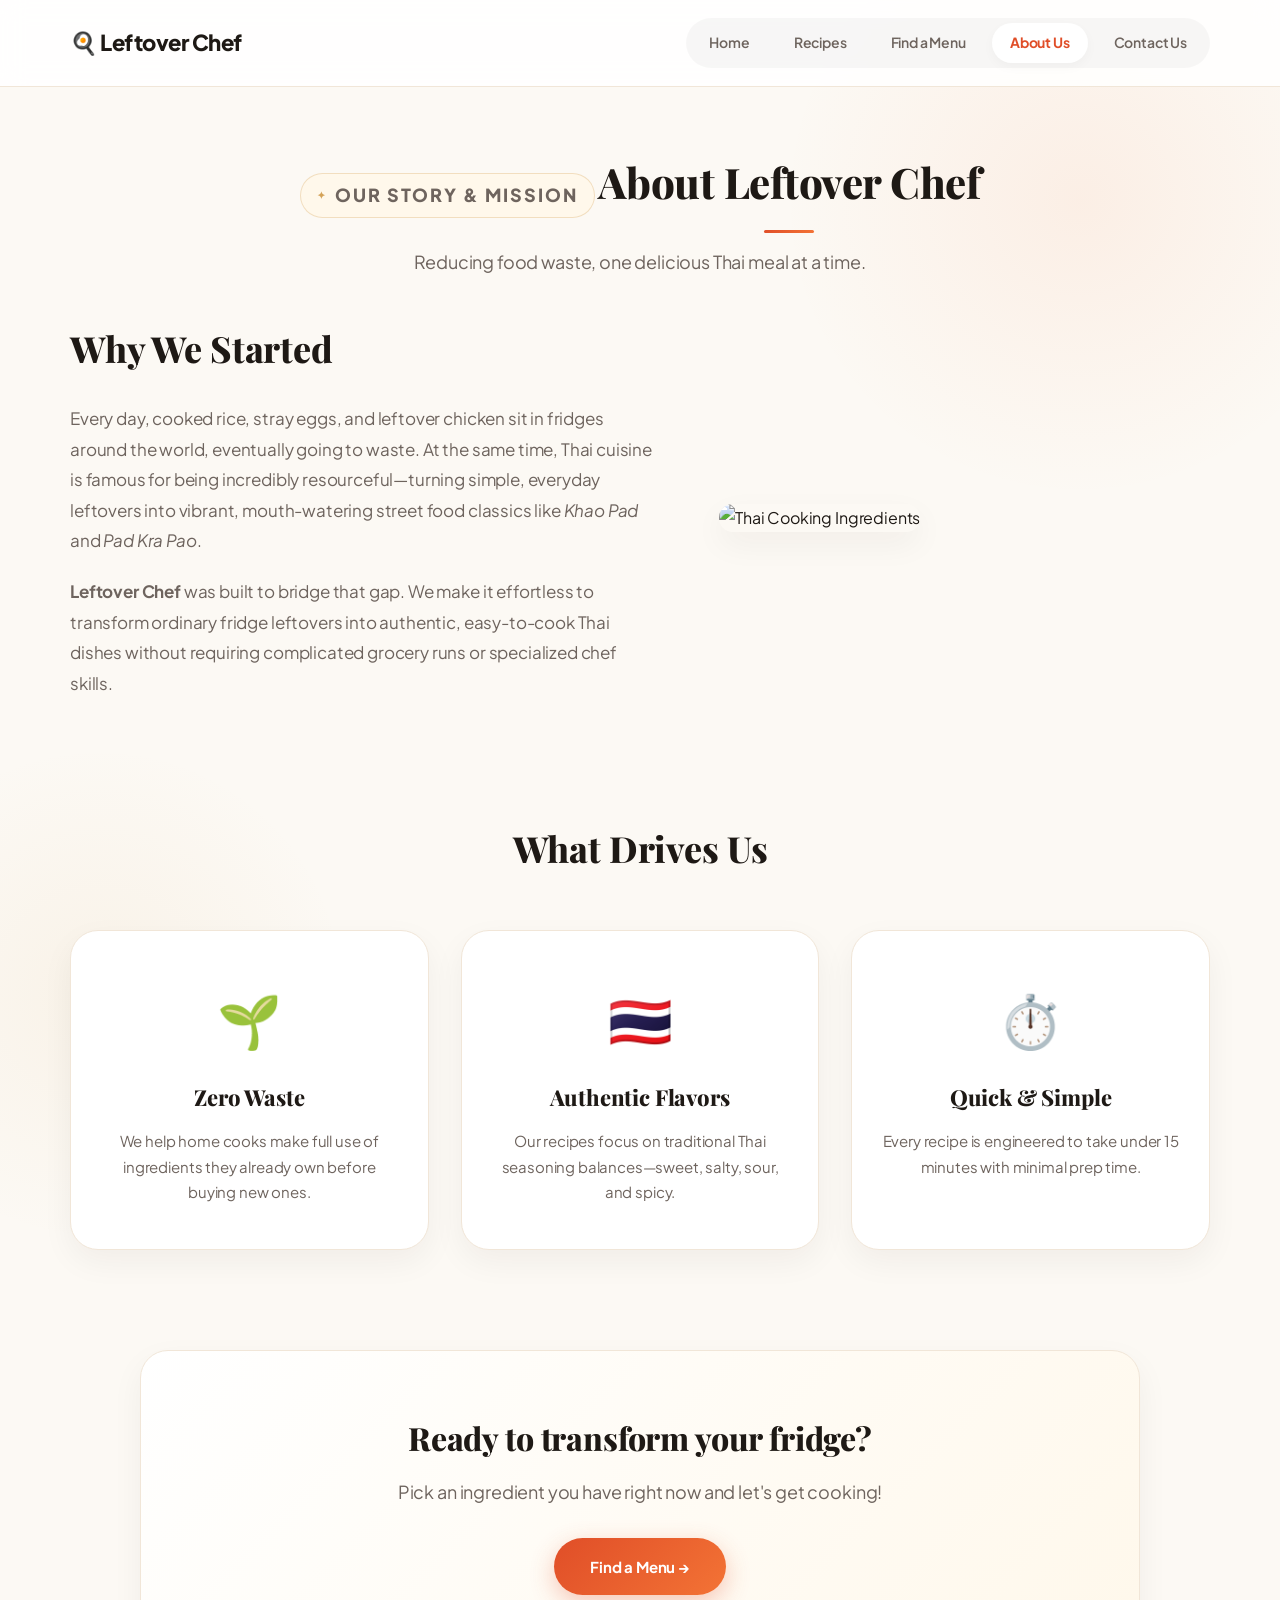
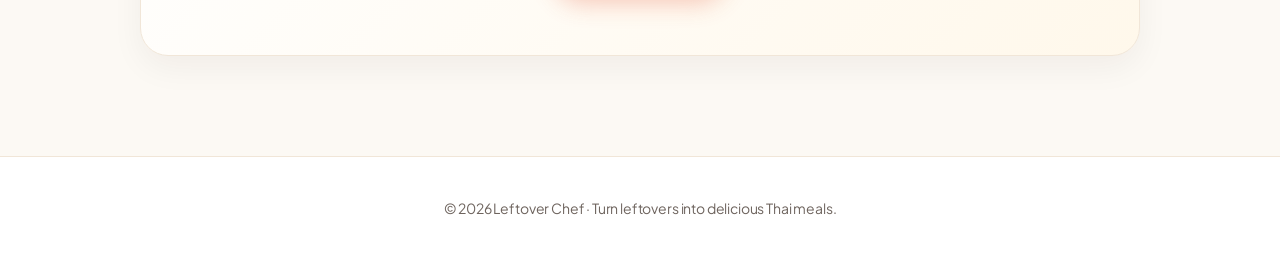
==== Leftover Chef/about.html @ 94677bb2 "Add files via upload" ====
<!DOCTYPE html>
<html lang="en">
<head>
    <meta charset="UTF-8">
    <meta name="viewport" content="width=device-width, initial-scale=1.0">
    <title>About Us - Leftover Chef</title>
    <link rel="stylesheet" href="style.css">
</head>
<body>

    <header>
        <nav>
            <div class="logo">🍳 Leftover Chef</div>
            <div class="nav-links">
                <a href="index.html">Home</a>
                <a href="recipes.html">Recipes</a>
                <a href="ingredients.html">Find a Menu</a>
                <a href="about.html" class="active">About Us</a>
                <a href="contact.html">Contact Us</a>
            </div>
        </nav>
    </header>

    <main>
        <!-- Page Header -->
        <div class="page-header">
            <p class="subtitle">OUR STORY & MISSION</p>
            <h1>About Leftover Chef</h1>
            <p>Reducing food waste, one delicious Thai meal at a time.</p>
        </div>

        <!-- Story Section -->
        <section class="about-section">
            <div class="about-content">
                <h2>Why We Started</h2>
                <p>Every day, cooked rice, stray eggs, and leftover chicken sit in fridges around the world, eventually going to waste. At the same time, Thai cuisine is famous for being incredibly resourceful—turning simple, everyday leftovers into vibrant, mouth-watering street food classics like <em>Khao Pad</em> and <em>Pad Kra Pao</em>.</p>
                <p><strong>Leftover Chef</strong> was built to bridge that gap. We make it effortless to transform ordinary fridge leftovers into authentic, easy-to-cook Thai dishes without requiring complicated grocery runs or specialized chef skills.</p>
            </div>
            <div class="about-image">
                <img src="https://img.magnific.com/free-photo/top-view-cropped-hands-senior-cook-unrecognizable-cutting-carrot-cooking-vegetable-stew_1098-20510.jpg?semt=ais_test_b&w=740&q=80" alt="Thai Cooking Ingredients">
            </div>
        </section>

        <!-- Mission Values Grid -->
        <section class="values-section">
            <h2>What Drives Us</h2>
            <div class="values-grid">
                <div class="value-card">
                    <span class="value-icon">🌱</span>
                    <h3>Zero Waste</h3>
                    <p>We help home cooks make full use of ingredients they already own before buying new ones.</p>
                </div>
                <div class="value-card">
                    <span class="value-icon">🇹🇭</span>
                    <h3>Authentic Flavors</h3>
                    <p>Our recipes focus on traditional Thai seasoning balances—sweet, salty, sour, and spicy.</p>
                </div>
                <div class="value-card">
                    <span class="value-icon">⏱️</span>
                    <h3>Quick & Simple</h3>
                    <p>Every recipe is engineered to take under 15 minutes with minimal prep time.</p>
                </div>
            </div>
        </section>

        <!-- CTA Banner -->
        <section class="about-cta">
            <h2>Ready to transform your fridge?</h2>
            <p>Pick an ingredient you have right now and let's get cooking!</p>
            <a href="ingredients.html" class="button">Find a Menu →</a>
        </section>
    </main>

    <footer>
        <p>© 2026 Leftover Chef · Turn leftovers into delicious Thai meals.</p>
    </footer>

</body>
</html>
---- Leftover Chef/style.css ----
/* =========================================
   THEME: MODERN THAI BISTRO (LUXURY SPICE)
   ========================================= */

@import url('https://fonts.googleapis.com/css2?family=Plus+Jakarta+Sans:wght@400;500;600;700;800&family=Playfair+Display:ital,wght@0,600;0,800;1,600&display=swap');

:root {
    /* Rich Warm Color Palette */
    --bg-main: #fcf9f4;
    --bg-card: #ffffff;
    --bg-glass: rgba(255, 255, 255, 0.85);
    
    --primary-accent: #e04e28;
    --primary-hover: #c43b17;
    --primary-gradient: linear-gradient(135deg, #e04e28 0%, #f37335 100%);
    
    --gold-accent: #d4a359;
    --gold-light: #fff8eb;
    
    --border-color: #f1e6d8;
    --border-accent: rgba(224, 78, 40, 0.15);
    
    --text-dark: #1e1915;
    --text-muted: #6e645e;
    --text-light: #9c9189;

    /* Custom Elevation & Shadows */
    --shadow-sm: 0 4px 12px rgba(30, 25, 21, 0.03);
    --shadow-md: 0 10px 30px rgba(30, 25, 21, 0.06);
    --shadow-lg: 0 20px 40px rgba(220, 78, 40, 0.12);
    --shadow-card: 0 12px 32px rgba(30, 25, 21, 0.05);

    --radius-sm: 12px;
    --radius-md: 20px;
    --radius-lg: 28px;
    --radius-full: 999px;

    --font-heading: 'Playfair Display', Georgia, serif;
    --font-body: 'Plus Jakarta Sans', -apple-system, BlinkMacSystemFont, sans-serif;
}

/* =========================================
   GENERAL RESET & STICKY FOOTER SETUP
   ========================================= */
* {
    margin: 0;
    padding: 0;
    box-sizing: border-box;
}

body {
    background-color: var(--bg-main);
    color: var(--text-dark);
    font-family: var(--font-body);
    line-height: 1.7;
    letter-spacing: -0.01em;
    display: flex;
    flex-direction: column;
    min-height: 100vh;
    overflow-x: hidden;
    position: relative;
}

/* Decorative Background Glow Ambient Effects */
body::before {
    content: '';
    position: absolute;
    top: -100px;
    right: -100px;
    width: 600px;
    height: 600px;
    background: radial-gradient(circle, rgba(243, 115, 53, 0.08) 0%, rgba(252, 249, 244, 0) 70%);
    pointer-events: none;
    z-index: -1;
}

body::after {
    content: '';
    position: absolute;
    top: 40%;
    left: -150px;
    width: 500px;
    height: 500px;
    background: radial-gradient(circle, rgba(212, 163, 89, 0.08) 0%, rgba(252, 249, 244, 0) 70%);
    pointer-events: none;
    z-index: -1;
}

main {
    flex: 1;
}

/* Custom Scrollbar Styling */
::-webkit-scrollbar {
    width: 10px;
}
::-webkit-scrollbar-track {
    background: var(--bg-main);
}
::-webkit-scrollbar-thumb {
    background: #e2d7c7;
    border-radius: var(--radius-full);
}
::-webkit-scrollbar-thumb:hover {
    background: var(--gold-accent);
}

/* =========================================
   TYPOGRAPHY ENHANCEMENTS
   ========================================= */
h1, h2, h3 {
    font-family: var(--font-heading);
    color: var(--text-dark);
    font-weight: 800;
}

.subtitle {
    display: inline-flex;
    align-items: center;
    gap: 8px;
    color: var(--primary-accent);
    font-family: var(--font-body);
    font-weight: 800;
    font-size: 12px;
    letter-spacing: 2px;
    margin-bottom: 12px;
    text-transform: uppercase;
    background: var(--gold-light);
    padding: 6px 16px;
    border-radius: var(--radius-full);
    border: 1px solid rgba(212, 163, 89, 0.3);
}

.subtitle::before {
    content: '✦';
    font-size: 10px;
    color: var(--gold-accent);
}

/* Page Header Decoration */
.page-header {
    text-align: center;
    padding: 60px 20px 40px;
    max-width: 800px;
    margin: 0 auto;
    position: relative;
}

.page-header h1 {
    font-size: 42px;
    letter-spacing: -0.5px;
    position: relative;
    display: inline-block;
}

.page-header h1::after {
    content: '';
    display: block;
    width: 50px;
    height: 3px;
    background: var(--primary-gradient);
    margin: 12px auto 0;
    border-radius: var(--radius-full);
}

.page-header p {
    color: var(--text-muted);
    margin-top: 14px;
    font-size: 18px;
}

/* =========================================
   NAVIGATION & HEADER
   ========================================= */
header {
    background: var(--bg-glass);
    backdrop-filter: blur(12px);
    -webkit-backdrop-filter: blur(12px);
    border-bottom: 1px solid var(--border-color);
    position: sticky;
    top: 0;
    z-index: 100;
}

nav {
    max-width: 1200px;
    margin: 0 auto;
    padding: 18px 30px;
    display: flex;
    justify-content: space-between;
    align-items: center;
}

.logo {
    font-size: 22px;
    font-weight: 800;
    color: var(--text-dark);
    display: flex;
    align-items: center;
    gap: 8px;
    letter-spacing: -0.5px;
}

.nav-links {
    display: flex;
    gap: 8px;
    background: rgba(0, 0, 0, 0.03);
    padding: 5px;
    border-radius: var(--radius-full);
}

.nav-links a {
    text-decoration: none;
    color: var(--text-muted);
    font-weight: 600;
    font-size: 14px;
    padding: 8px 18px;
    border-radius: var(--radius-full);
    transition: all 0.3s cubic-bezier(0.4, 0, 0.2, 1);
}

.nav-links a:hover {
    color: var(--primary-accent);
}

.nav-links a.active {
    background: var(--bg-card);
    color: var(--primary-accent);
    box-shadow: var(--shadow-sm);
    font-weight: 700;
}

/* =========================================
   HERO SECTION
   ========================================= */
.hero {
    max-width: 1200px;
    margin: 0 auto;
    padding: 80px 30px;
    display: flex;
    align-items: center;
    gap: 60px;
}

.hero-content {
    flex: 1;
}

.hero-content h1 {
    font-size: 54px;
    line-height: 1.15;
    margin-bottom: 24px;
}

.hero-content p {
    font-size: 18px;
    color: var(--text-muted);
    margin-bottom: 36px;
    max-width: 500px;
}

.hero-image {
    flex: 1;
    position: relative;
}

/* Decorative Backdrop Badge on Hero Image */
.hero-image::before {
    content: '';
    position: absolute;
    inset: -12px;
    background: var(--primary-gradient);
    border-radius: 32px;
    opacity: 0.15;
    transform: rotate(-2deg);
    z-index: 0;
}

.hero-image img {
    position: relative;
    z-index: 1;
    width: 100%;
    border-radius: 24px;
    box-shadow: var(--shadow-lg);
    object-fit: cover;
    transition: transform 0.5s cubic-bezier(0.16, 1, 0.3, 1);
}

.hero-image:hover img {
    transform: scale(1.02) translateY(-4px);
}

/* Buttons Styling */
.button {
    display: inline-flex;
    align-items: center;
    gap: 8px;
    background: var(--primary-gradient);
    color: #ffffff;
    padding: 16px 36px;
    border-radius: var(--radius-full);
    text-decoration: none;
    font-weight: 700;
    font-size: 15px;
    transition: all 0.3s ease;
    box-shadow: 0 8px 24px rgba(224, 78, 40, 0.3);
}

.button:hover {
    transform: translateY(-3px);
    box-shadow: 0 12px 28px rgba(224, 78, 40, 0.4);
}

/* =========================================
   FIND A MENU / INGREDIENT CARDS (ingredients.html)
   ========================================= */
.ingredients {
    max-width: 1200px;
    margin: 0 auto 100px;
    padding: 0 30px;
}

.ingredient-grid {
    display: grid;
    grid-template-columns: repeat(3, 1fr);
    gap: 32px;
    margin-top: 30px;
}

.ingredient-card {
    background: var(--bg-card);
    border: 1px solid var(--border-color);
    border-radius: var(--radius-lg);
    padding: 48px 32px;
    text-align: center;
    text-decoration: none;
    color: var(--text-dark);
    box-shadow: var(--shadow-card);
    transition: all 0.4s cubic-bezier(0.16, 1, 0.3, 1);
    display: flex;
    flex-direction: column;
    align-items: center;
    position: relative;
    overflow: hidden;
}

/* Subtle top glow bar on hover */
.ingredient-card::before {
    content: '';
    position: absolute;
    top: 0;
    left: 0;
    right: 0;
    height: 4px;
    background: var(--primary-gradient);
    opacity: 0;
    transition: opacity 0.3s ease;
}

.ingredient-card:hover {
    transform: translateY(-8px);
    border-color: var(--border-accent);
    box-shadow: 0 20px 40px rgba(30, 25, 21, 0.08);
}

.ingredient-card:hover::before {
    opacity: 1;
}

.ingredient-icon {
    font-size: 68px;
    margin-bottom: 20px;
    display: inline-block;
    filter: drop-shadow(0 10px 12px rgba(0, 0, 0, 0.08));
    transition: transform 0.4s cubic-bezier(0.34, 1.56, 0.64, 1);
}

.ingredient-card:hover .ingredient-icon {
    transform: scale(1.2) translateY(-6px) rotate(6deg);
}

.ingredient-card h3 {
    font-size: 24px;
    margin-bottom: 8px;
}

.ingredient-card p {
    color: var(--primary-accent);
    font-weight: 700;
    font-size: 15px;
    display: inline-flex;
    align-items: center;
    gap: 4px;
}

/* =========================================
   ANIMATED INGREDIENTS (INDEX PAGE)
   ========================================= */
.animated-ingredients-container {
    max-width: 1000px;
    margin: 0 auto;
    padding: 40px 20px 80px;
    text-align: center;
}

.animated-ingredients-container h2 {
    font-size: 36px;
    margin-bottom: 50px;
}

.ingredient-icon-group {
    display: flex;
    justify-content: center;
    align-items: center;
    gap: 70px;
    flex-wrap: wrap;
}

.ingredient-item {
    display: flex;
    flex-direction: column;
    align-items: center;
    text-decoration: none;
    color: var(--text-dark);
}

.ingredient-emoji {
    font-size: 85px;
    line-height: 1;
    margin-bottom: 16px;
    display: inline-block;
    filter: drop-shadow(0 12px 18px rgba(30, 25, 21, 0.1));
    transition: transform 0.4s cubic-bezier(0.34, 1.56, 0.64, 1), filter 0.4s ease;
}

.ingredient-label {
    font-size: 18px;
    font-weight: 700;
    color: var(--text-dark);
    transition: all 0.3s ease;
}

.ingredient-item:hover .ingredient-label {
    color: var(--primary-accent);
    transform: translateY(-4px);
}

/* =========================================
   HOW IT WORKS SECTION
   ========================================= */
.how-it-works {
    max-width: 1200px;
    margin: 20px auto 100px;
    padding: 0 30px;
    text-align: center;
}

.how-it-works h2 {
    font-size: 36px;
    margin-bottom: 50px;
}

.steps {
    display: grid;
    grid-template-columns: repeat(3, 1fr);
    gap: 32px;
}

.step {
    background: var(--bg-card);
    border: 1px solid var(--border-color);
    padding: 40px 30px;
    border-radius: var(--radius-lg);
    box-shadow: var(--shadow-sm);
    position: relative;
    transition: transform 0.3s ease;
}

.step:hover {
    transform: translateY(-5px);
    box-shadow: var(--shadow-md);
}

.step span {
    font-family: var(--font-heading);
    font-size: 36px;
    font-weight: 800;
    background: var(--primary-gradient);
    -webkit-background-clip: text;
    -webkit-text-fill-color: transparent;
    display: block;
    margin-bottom: 12px;
}

.step h3 {
    font-size: 20px;
    margin-bottom: 10px;
}

.step p {
    color: var(--text-muted);
    font-size: 15px;
}

/* =========================================
   POPULAR RECIPES & CARDS
   ========================================= */
.popular-recipes {
    max-width: 1200px;
    margin: 0 auto 100px;
    padding: 0 30px;
}

.popular-recipes h2 {
    font-size: 36px;
    margin-bottom: 50px;
    text-align: center;
}

.recipe-cards {
    display: grid;
    grid-template-columns: repeat(3, 1fr);
    gap: 32px;
}

.recipe-card {
    background: var(--bg-card);
    border: 1px solid var(--border-color);
    border-radius: var(--radius-lg);
    overflow: hidden;
    transition: all 0.4s cubic-bezier(0.16, 1, 0.3, 1);
    box-shadow: var(--shadow-card);
}

.recipe-card:hover {
    transform: translateY(-8px);
    border-color: var(--border-accent);
    box-shadow: 0 20px 40px rgba(30, 25, 21, 0.1);
}

.recipe-card img {
    width: 100%;
    height: 220px;
    object-fit: cover;
    transition: transform 0.5s ease;
}

.recipe-card:hover img {
    transform: scale(1.05);
}

.recipe-info {
    padding: 28px;
}

.recipe-info h3 {
    font-size: 22px;
    margin-bottom: 12px;
}

.recipe-info p {
    color: var(--text-muted);
    font-size: 15px;
    margin-bottom: 20px;
}

.recipe-info a {
    color: var(--primary-accent);
    text-decoration: none;
    font-weight: 700;
    font-size: 15px;
    display: inline-flex;
    align-items: center;
    gap: 4px;
    transition: gap 0.2s ease;
}

.recipe-info a:hover {
    gap: 8px;
}

/* =========================================
   RECIPE DETAILS (recipes.html)
   ========================================= */
.recipe-section {
    max-width: 1000px;
    margin: 0 auto 100px;
    padding: 0 20px;
}

.section-heading {
    text-align: center;
    margin-bottom: 50px;
}

.section-heading span {
    font-size: 48px;
    display: block;
    margin-bottom: 8px;
}

.section-heading h1 {
    font-size: 36px;
    margin-bottom: 8px;
}

.section-heading p {
    color: var(--text-muted);
    font-size: 17px;
}

.recipe-detail {
    background: var(--bg-card);
    border: 1px solid var(--border-color);
    border-radius: var(--radius-lg);
    display: flex;
    margin-bottom: 48px;
    overflow: hidden;
    box-shadow: var(--shadow-card);
}

.recipe-detail-image {
    flex: 1;
    min-height: 350px;
}

.recipe-detail-image img {
    width: 100%;
    height: 100%;
    object-fit: cover;
}

.recipe-detail-content {
    flex: 1.3;
    padding: 44px;
}

.recipe-detail-content h1 {
    font-size: 28px;
    margin: 8px 0 12px;
}

.recipe-detail-content p {
    color: var(--text-muted);
    font-size: 16px;
}

.recipe-detail-content h3 {
    font-size: 18px;
    margin-top: 28px;
    margin-bottom: 12px;
    color: var(--primary-accent);
    display: flex;
    align-items: center;
    gap: 8px;
}

.recipe-detail-content ul,
.recipe-detail-content ol {
    padding-left: 20px;
    color: var(--text-muted);
}

.recipe-detail-content li {
    margin-bottom: 8px;
    font-size: 15px;
}

/* =========================================
   CONTACT PAGE FORM
   ========================================= */
.contact-section {
    max-width: 720px;
    margin: 0 auto 100px;
    padding: 0 30px;
}

.contact-intro {
    text-align: center;
    margin-bottom: 40px;
}

.contact-form {
    background: var(--bg-card);
    border: 1px solid var(--border-color);
    border-radius: var(--radius-lg);
    padding: 48px;
    box-shadow: var(--shadow-card);
    display: flex;
    flex-direction: column;
    gap: 20px;
}

.contact-form label {
    font-weight: 700;
    font-size: 13px;
    color: var(--text-dark);
    text-transform: uppercase;
    letter-spacing: 0.5px;
}

.contact-form input,
.contact-form textarea {
    width: 100%;
    padding: 16px 20px;
    border: 1.5px solid var(--border-color);
    border-radius: var(--radius-sm);
    background: var(--bg-main);
    color: var(--text-dark);
    font-family: var(--font-body);
    font-size: 15px;
    outline: none;
    transition: all 0.3s ease;
}

.contact-form input:focus,
.contact-form textarea:focus {
    border-color: var(--primary-accent);
    background: #ffffff;
    box-shadow: 0 0 0 4px rgba(224, 78, 40, 0.1);
}

.contact-form button {
    background: var(--primary-gradient);
    color: #ffffff;
    border: none;
    padding: 18px;
    border-radius: var(--radius-full);
    font-weight: 700;
    font-size: 16px;
    cursor: pointer;
    transition: all 0.3s ease;
    box-shadow: 0 8px 20px rgba(224, 78, 40, 0.25);
    margin-top: 10px;
}

.contact-form button:hover {
    transform: translateY(-2px);
    box-shadow: 0 12px 24px rgba(224, 78, 40, 0.35);
}

/* =========================================
   ABOUT PAGE
   ========================================= */
.about-section {
    max-width: 1200px;
    margin: 0 auto 100px;
    padding: 0 30px;
    display: flex;
    align-items: center;
    gap: 60px;
}

.about-content {
    flex: 1.2;
}

.about-content h2 {
    font-size: 36px;
    margin-bottom: 24px;
}

.about-content p {
    font-size: 17px;
    color: var(--text-muted);
    margin-bottom: 20px;
    line-height: 1.8;
}

.about-image {
    flex: 1;
}

.about-image img {
    width: 100%;
    border-radius: var(--radius-lg);
    box-shadow: var(--shadow-card);
    object-fit: cover;
}

.values-section {
    max-width: 1200px;
    margin: 0 auto 100px;
    padding: 0 30px;
    text-align: center;
}

.values-section h2 {
    font-size: 36px;
    margin-bottom: 50px;
}

.values-grid {
    display: grid;
    grid-template-columns: repeat(3, 1fr);
    gap: 32px;
}

.value-card {
    background: var(--bg-card);
    border: 1px solid var(--border-color);
    border-radius: var(--radius-lg);
    padding: 44px 30px;
    box-shadow: var(--shadow-card);
    transition: transform 0.3s ease;
}

.value-card:hover {
    transform: translateY(-6px);
}

.value-icon {
    font-size: 52px;
    display: block;
    margin-bottom: 16px;
}

.value-card h3 {
    font-size: 22px;
    margin-bottom: 12px;
}

.value-card p {
    color: var(--text-muted);
    font-size: 15px;
}

.about-cta {
    max-width: 1000px;
    margin: 0 auto 100px;
    padding: 60px 40px;
    background: linear-gradient(135deg, #ffffff 0%, #fff8eb 100%);
    border: 1px solid var(--border-color);
    border-radius: var(--radius-lg);
    text-align: center;
    box-shadow: var(--shadow-card);
}

.about-cta h2 {
    font-size: 32px;
    margin-bottom: 12px;
}

.about-cta p {
    color: var(--text-muted);
    font-size: 18px;
    margin-bottom: 30px;
}

/* =========================================
   FOOTER (ALWAYS LOCKED AT BOTTOM)
   ========================================= */
footer {
    text-align: center;
    padding: 40px 20px;
    border-top: 1px solid var(--border-color);
    background: var(--bg-card);
    color: var(--text-muted);
    font-size: 14px;
    margin-top: auto;
}

/* =========================================
   RESPONSIVE DESIGN BREAKPOINTS
   ========================================= */
@media (max-width: 992px) {
    .hero,
    .about-section {
        flex-direction: column;
        text-align: center;
    }
    .hero-content p {
        margin: 0 auto 36px;
    }
    .steps, 
    .recipe-cards,
    .ingredient-grid,
    .values-grid {
        grid-template-columns: 1fr;
    }
    .recipe-detail {
        flex-direction: column;
    }
    .recipe-detail-image {
        min-height: 260px;
    }
}

@media (max-width: 600px) {
    nav {
        flex-direction: column;
        gap: 16px;
    }
    .hero-content h1 {
        font-size: 38px;
    }
    .ingredient-icon-group {
        gap: 40px;
    }
    .ingredient-emoji {
        font-size: 65px;
    }
    .contact-form {
        padding: 28px 20px;
    }
}
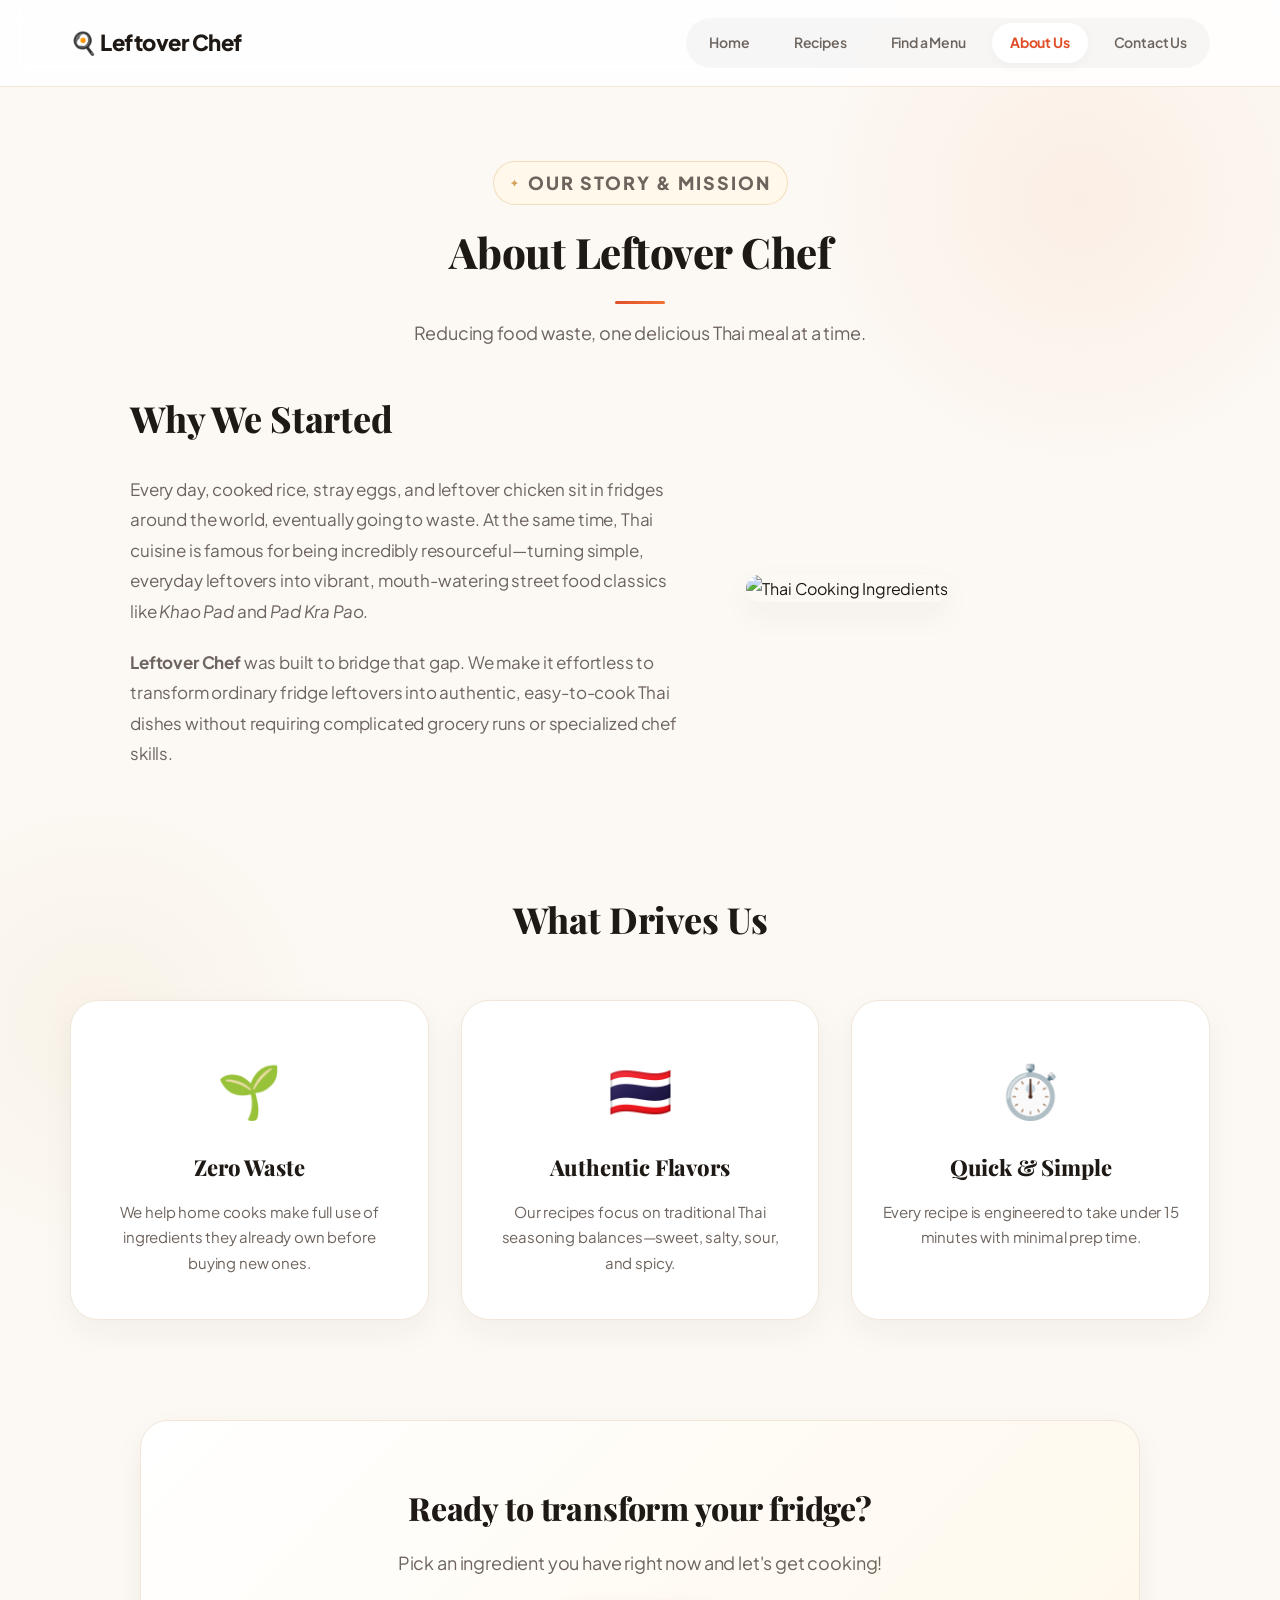
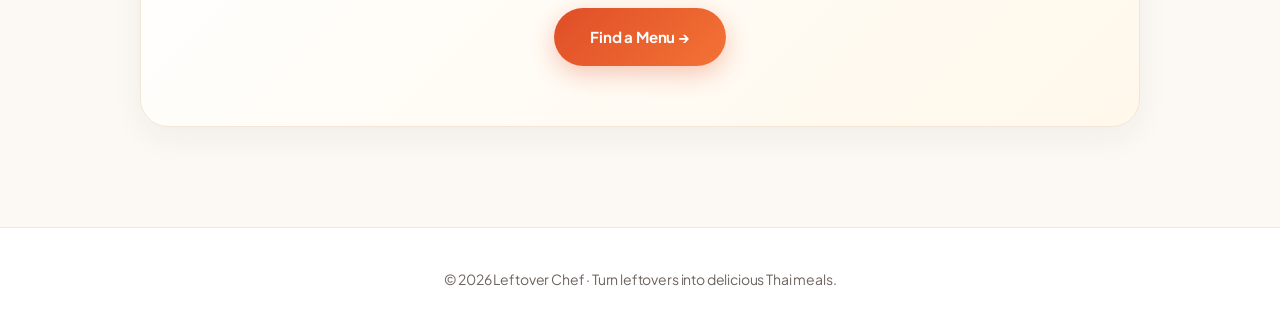
==== commit 5b740886: "Update about.html Added decorative elements to the About Us page for enhanced visual appeal." ====
--- a/Leftover Chef/about.html
+++ b/Leftover Chef/about.html
@@ -1,79 +1,85 @@
 <!DOCTYPE html>
 <html lang="en">
 <head>
-    <meta charset="UTF-8">
-    <meta name="viewport" content="width=device-width, initial-scale=1.0">
-    <title>About Us - Leftover Chef</title>
-    <link rel="stylesheet" href="style.css">
+  <meta charset="UTF-8">
+  <meta name="viewport" content="width=device-width, initial-scale=1.0">
+  <title>About Us - Leftover Chef</title>
+  <link rel="stylesheet" href="style.css">
 </head>
 <body>
 
-    <header>
-        <nav>
-            <div class="logo">🍳 Leftover Chef</div>
-            <div class="nav-links">
-                <a href="index.html">Home</a>
-                <a href="recipes.html">Recipes</a>
-                <a href="ingredients.html">Find a Menu</a>
-                <a href="about.html" class="active">About Us</a>
-                <a href="contact.html">Contact Us</a>
-            </div>
-        </nav>
-    </header>
+  <header>
+    <nav>
+      <div class="logo">🍳 Leftover Chef</div>
+      <div class="nav-links">
+        <a href="index.html">Home</a>
+        <a href="recipes.html">Recipes</a>
+        <a href="ingredients.html">Find a Menu</a>
+        <a href="about.html" class="active">About Us</a>
+        <a href="contact.html">Contact Us</a>
+      </div>
+    </nav>
+  </header>
 
-    <main>
-        <!-- Page Header -->
-        <div class="page-header">
-            <p class="subtitle">OUR STORY & MISSION</p>
-            <h1>About Leftover Chef</h1>
-            <p>Reducing food waste, one delicious Thai meal at a time.</p>
+  <main>
+    <!-- Page Header -->
+    <div class="page-header decor-container">
+      <div class="decor-orb orb-1"></div>
+      <p class="subtitle">OUR STORY & MISSION</p>
+      <h1>About Leftover Chef</h1>
+      <p>Reducing food waste, one delicious Thai meal at a time.</p>
+    </div>
+
+    <!-- Story Section -->
+    <section class="about-section decor-container">
+      <div class="decor-shape shape-circle-lg"></div>
+      <div class="about-content">
+        <h2>Why We Started</h2>
+        <p>Every day, cooked rice, stray eggs, and leftover chicken sit in fridges around the world, eventually going to waste. At the same time, Thai cuisine is famous for being incredibly resourceful—turning simple, everyday leftovers into vibrant, mouth-watering street food classics like <em>Khao Pad</em> and <em>Pad Kra Pao</em>.</p>
+        <p><strong>Leftover Chef</strong> was built to bridge that gap. We make it effortless to transform ordinary fridge leftovers into authentic, easy-to-cook Thai dishes without requiring complicated grocery runs or specialized chef skills.</p>
+      </div>
+      <div class="about-image">
+        <img src="https://img.magnific.com/free-photo/top-view-cropped-hands-senior-cook-unrecognizable-cutting-carrot-cooking-vegetable-stew_1098-20510.jpg?semt=ais_test_b&w=740&q=80" alt="Thai Cooking Ingredients">
+      </div>
+    </section>
+
+    <!-- Mission Values Grid -->
+    <section class="values-section decor-container">
+      <div class="decor-shape shape-dots"></div>
+      <div class="decor-shape shape-ring"></div>
+      <h2>What Drives Us</h2>
+      <div class="values-grid">
+        <div class="value-card">
+          <span class="value-icon">🌱</span>
+          <h3>Zero Waste</h3>
+          <p>We help home cooks make full use of ingredients they already own before buying new ones.</p>
         </div>
+        <div class="value-card">
+          <span class="value-icon">🇹🇭</span>
+          <h3>Authentic Flavors</h3>
+          <p>Our recipes focus on traditional Thai seasoning balances—sweet, salty, sour, and spicy.</p>
+        </div>
+        <div class="value-card">
+          <span class="value-icon">⏱️</span>
+          <h3>Quick & Simple</h3>
+          <p>Every recipe is engineered to take under 15 minutes with minimal prep time.</p>
+        </div>
+      </div>
+    </section>
 
-        <!-- Story Section -->
-        <section class="about-section">
-            <div class="about-content">
-                <h2>Why We Started</h2>
-                <p>Every day, cooked rice, stray eggs, and leftover chicken sit in fridges around the world, eventually going to waste. At the same time, Thai cuisine is famous for being incredibly resourceful—turning simple, everyday leftovers into vibrant, mouth-watering street food classics like <em>Khao Pad</em> and <em>Pad Kra Pao</em>.</p>
-                <p><strong>Leftover Chef</strong> was built to bridge that gap. We make it effortless to transform ordinary fridge leftovers into authentic, easy-to-cook Thai dishes without requiring complicated grocery runs or specialized chef skills.</p>
-            </div>
-            <div class="about-image">
-                <img src="https://img.magnific.com/free-photo/top-view-cropped-hands-senior-cook-unrecognizable-cutting-carrot-cooking-vegetable-stew_1098-20510.jpg?semt=ais_test_b&w=740&q=80" alt="Thai Cooking Ingredients">
-            </div>
-        </section>
+    <!-- CTA Banner -->
+    <section class="about-cta decor-container">
+      <div class="decor-orb orb-2"></div>
+      <div class="decor-shape shape-square"></div>
+      <h2>Ready to transform your fridge?</h2>
+      <p>Pick an ingredient you have right now and let's get cooking!</p>
+      <a href="ingredients.html" class="button">Find a Menu →</a>
+    </section>
+  </main>
 
-        <!-- Mission Values Grid -->
-        <section class="values-section">
-            <h2>What Drives Us</h2>
-            <div class="values-grid">
-                <div class="value-card">
-                    <span class="value-icon">🌱</span>
-                    <h3>Zero Waste</h3>
-                    <p>We help home cooks make full use of ingredients they already own before buying new ones.</p>
-                </div>
-                <div class="value-card">
-                    <span class="value-icon">🇹🇭</span>
-                    <h3>Authentic Flavors</h3>
-                    <p>Our recipes focus on traditional Thai seasoning balances—sweet, salty, sour, and spicy.</p>
-                </div>
-                <div class="value-card">
-                    <span class="value-icon">⏱️</span>
-                    <h3>Quick & Simple</h3>
-                    <p>Every recipe is engineered to take under 15 minutes with minimal prep time.</p>
-                </div>
-            </div>
-        </section>
-
-        <!-- CTA Banner -->
-        <section class="about-cta">
-            <h2>Ready to transform your fridge?</h2>
-            <p>Pick an ingredient you have right now and let's get cooking!</p>
-            <a href="ingredients.html" class="button">Find a Menu →</a>
-        </section>
-    </main>
-
-    <footer>
-        <p>© 2026 Leftover Chef · Turn leftovers into delicious Thai meals.</p>
-    </footer>
+  <footer>
+    <p>© 2026 Leftover Chef · Turn leftovers into delicious Thai meals.</p>
+  </footer>
 
 </body>
-</html>+</html>
--- a/Leftover Chef/style.css
+++ b/Leftover Chef/style.css
@@ -129,6 +129,7 @@
     padding: 6px 16px;
     border-radius: var(--radius-full);
     border: 1px solid rgba(212, 163, 89, 0.3);
+    width: fit-content;
 }
 
 .subtitle::before {
@@ -137,13 +138,16 @@
     color: var(--gold-accent);
 }
 
-/* Page Header Decoration */
+/* Page Header Decoration & Layout */
 .page-header {
     text-align: center;
     padding: 60px 20px 40px;
     max-width: 800px;
     margin: 0 auto;
     position: relative;
+    display: flex;
+    flex-direction: column;
+    align-items: center;
 }
 
 .page-header h1 {
@@ -264,7 +268,6 @@
     position: relative;
 }
 
-/* Decorative Backdrop Badge on Hero Image */
 .hero-image::before {
     content: '';
     position: absolute;
@@ -344,7 +347,6 @@
     overflow: hidden;
 }
 
-/* Subtle top glow bar on hover */
 .ingredient-card::before {
     content: '';
     position: absolute;
@@ -903,4 +905,4 @@
     .contact-form {
         padding: 28px 20px;
     }
-}+}
